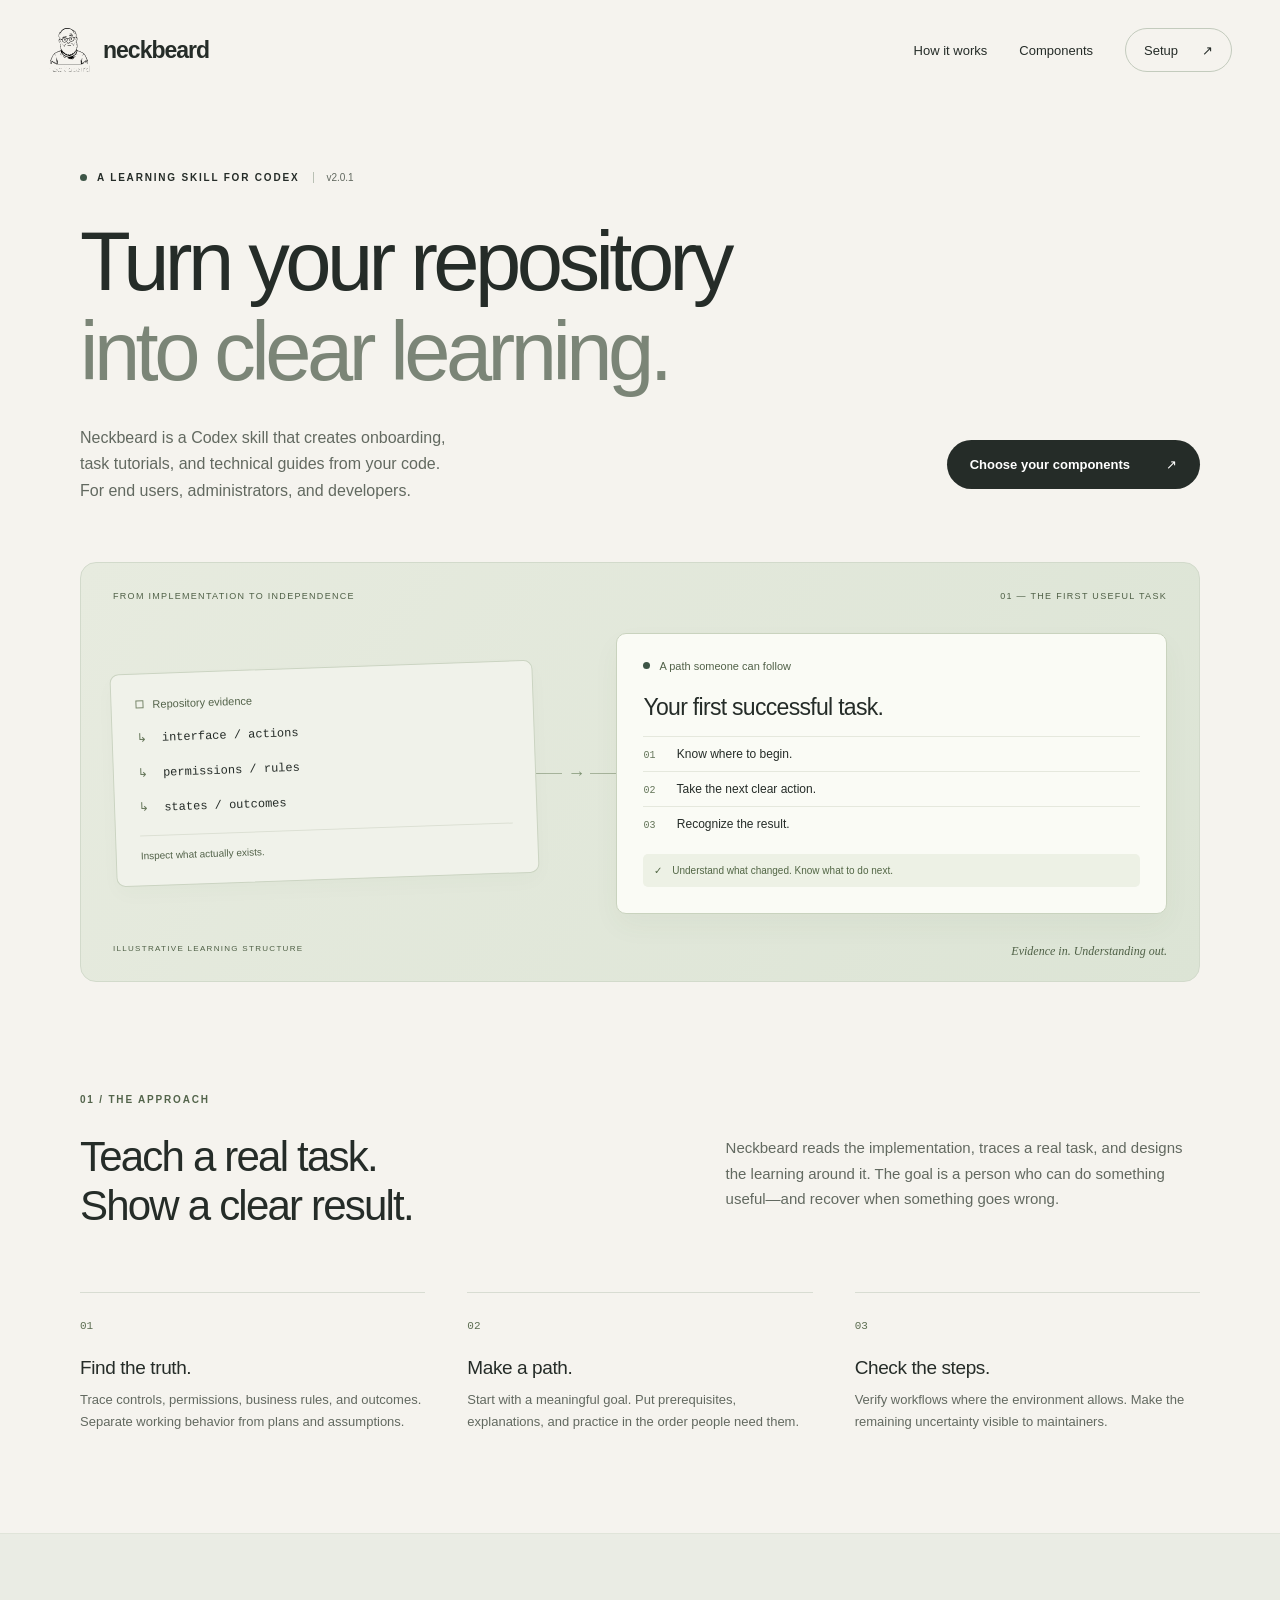
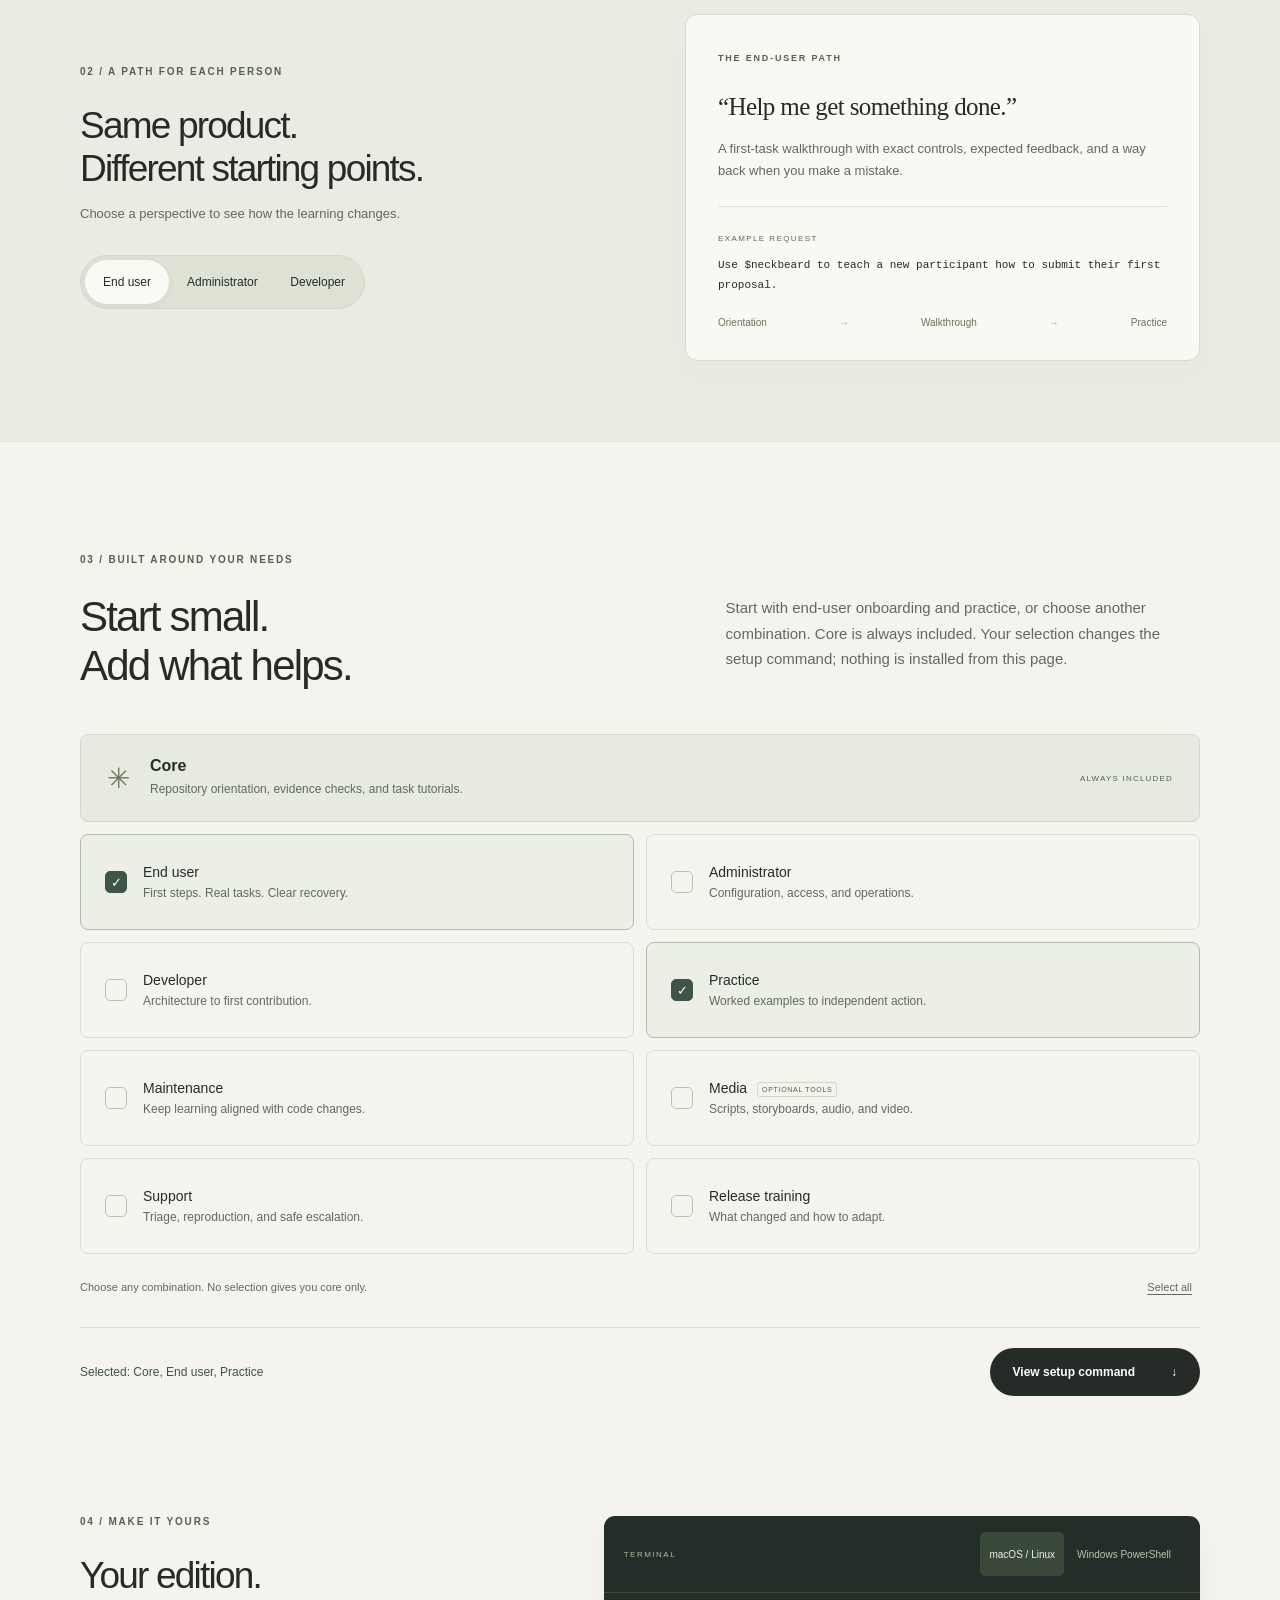
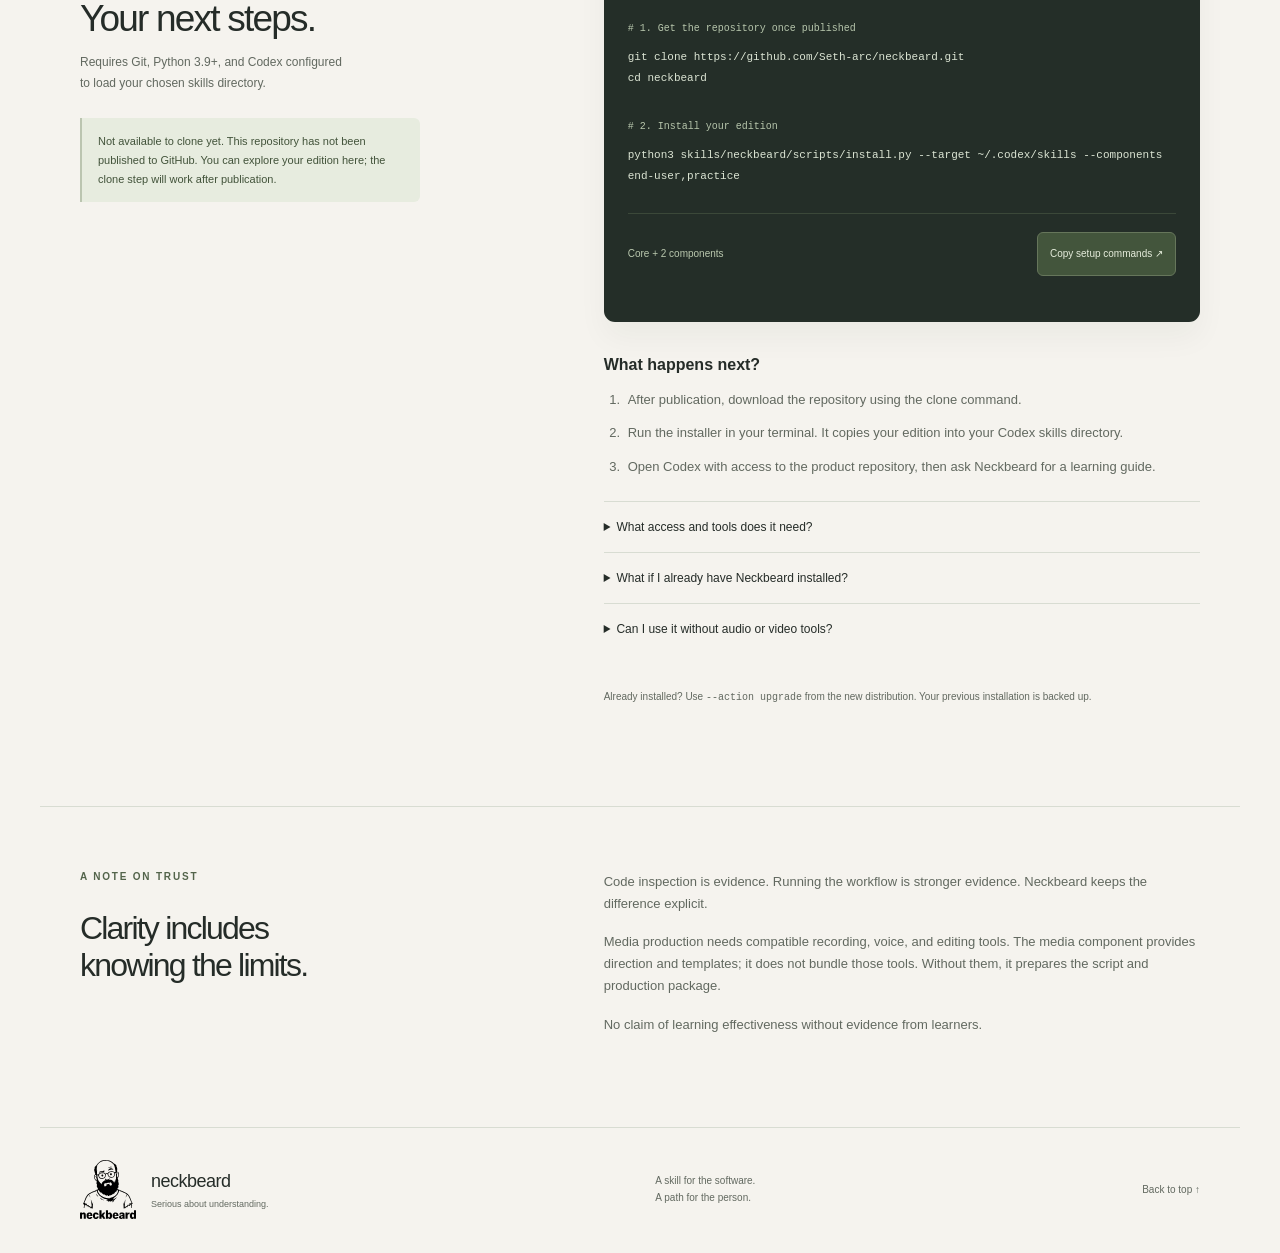
==== docs/index.html @ 7586d226 "(init) repo files upload" ====
<!doctype html>
<html lang="en">
<head><meta charset="utf-8"><meta name="viewport" content="width=device-width,initial-scale=1"><meta name="description" content="Neckbeard: a modular Codex skill for repository-grounded onboarding, tutorials, and technical learning."><meta name="theme-color" content="#f5f3ee"><title>Neckbeard — From code to understanding.</title><link rel="icon" href="assets/neckbeard_logo_light.svg" type="image/svg+xml"><link rel="stylesheet" href="style.css"><script defer src="app.js"></script></head>
<body>
<a class="skip" href="#main">Skip to content</a>
<header><a class="wordmark" href="#" aria-label="Neckbeard home"><img class="header-logo" src="assets/neckbeard_logo_light.svg" alt="" width="42" height="44"> neckbeard</a><nav aria-label="Main navigation"><a href="#approach">How it works</a><a href="#components">Components</a><a href="#install" class="nav-install">Setup <span aria-hidden="true">↗</span></a></nav></header>
<main id="main"><noscript><div class="no-script wrap">JavaScript is off. All overview content and the default installation command remain available. Interactive component selection and audience switching need JavaScript.</div></noscript>
<section class="hero wrap">
<div class="eyebrow"><span class="dot"></span> A LEARNING SKILL FOR CODEX <span class="version">v2.0.1</span></div>
<h1>Turn your repository<br><span>into clear learning.</span></h1>
<div class="hero-bottom"><p>Neckbeard is a Codex skill that creates onboarding,<br class="desktop"> task tutorials, and technical guides from your code.<br class="desktop"> For end users, administrators, and developers.</p><a class="button primary" href="#components">Choose your components <span aria-hidden="true">↗</span></a></div>
<div class="learning-scene" aria-label="Illustration: repository evidence becomes a practical first-task tutorial">
<div class="scene-top"><span>FROM IMPLEMENTATION TO INDEPENDENCE</span><span>01 — THE FIRST USEFUL TASK</span></div>
<div class="source-sheet"><div class="sheet-label"><span class="mini-square"></span> Repository evidence</div><div class="file"><span>↳</span> interface / actions</div><div class="file"><span>↳</span> permissions / rules</div><div class="file"><span>↳</span> states / outcomes</div><div class="evidence-note">Inspect what actually exists.</div></div>
<div class="route" aria-hidden="true"><span></span><b>→</b><span></span></div>
<div class="tutorial-sheet"><div class="sheet-label"><span class="dot"></span> A path someone can follow</div><h2>Your first successful task.</h2><ol><li><span>01</span> Know where to begin.</li><li><span>02</span> Take the next clear action.</li><li><span>03</span> Recognize the result.</li></ol><div class="result"><span aria-hidden="true">✓</span> Understand what changed. Know what to do next.</div></div>
<div class="scene-caption">ILLUSTRATIVE LEARNING STRUCTURE <span>Evidence in. Understanding out.</span></div>
</div>
</section>
<section class="approach wrap" id="approach"><div class="section-kicker">01 / THE APPROACH</div><div class="section-intro"><h2>Teach a real task.<br>Show a clear result.</h2><p>Neckbeard reads the implementation, traces a real task, and designs the learning around it. The goal is a person who can do something useful—and recover when something goes wrong.</p></div><div class="method"><article><span class="number">01</span><h3>Find the truth.</h3><p>Trace controls, permissions, business rules, and outcomes. Separate working behavior from plans and assumptions.</p></article><article><span class="number">02</span><h3>Make a path.</h3><p>Start with a meaningful goal. Put prerequisites, explanations, and practice in the order people need them.</p></article><article><span class="number">03</span><h3>Check the steps.</h3><p>Verify workflows where the environment allows. Make the remaining uncertainty visible to maintainers.</p></article></div></section>
<section class="audiences" id="paths"><div class="wrap audience-inner"><div><div class="section-kicker">02 / A PATH FOR EACH PERSON</div><h2>Same product.<br>Different starting points.</h2><p class="muted">Choose a perspective to see how the learning changes.</p><div class="tabs" role="tablist" aria-label="Learning audience"><button id="tab-user" role="tab" aria-selected="true" aria-controls="path-panel" data-role="user">End user</button><button id="tab-admin" role="tab" aria-selected="false" aria-controls="path-panel" data-role="admin" tabindex="-1">Administrator</button><button id="tab-dev" role="tab" aria-selected="false" aria-controls="path-panel" data-role="dev" tabindex="-1">Developer</button></div><noscript><p>Administrators: configuration, access, and troubleshooting. Developers: architecture, setup, and a first contribution.</p></noscript></div><div id="path-panel" class="path-card" role="tabpanel" aria-labelledby="tab-user" tabindex="0"><span class="overline" id="path-label">THE END-USER PATH</span><h3 id="path-title">“Help me get something done.”</h3><p id="path-description">A first-task walkthrough with exact controls, expected feedback, and a way back when you make a mistake.</p><div class="path-example"><span>EXAMPLE REQUEST</span><p id="path-prompt">Use $neckbeard to teach a new participant how to submit their first proposal.</p></div><div class="path-deliverables" id="path-deliverables">Orientation <span>→</span> Walkthrough <span>→</span> Practice</div></div></div></section>
<section class="wrap components" id="components"><div class="section-kicker">03 / BUILT AROUND YOUR NEEDS</div><div class="section-intro"><h2>Start small.<br>Add what helps.</h2><p>Start with end-user onboarding and practice, or choose another combination. Core is always included. Your selection changes the setup command; nothing is installed from this page.</p></div><div class="core-row"><span class="core-icon">✳</span><div><h3>Core</h3><p>Repository orientation, evidence checks, and task tutorials.</p></div><span class="included">ALWAYS INCLUDED</span></div><fieldset aria-describedby="selection-help"><legend class="sr-only">Optional installation components</legend><div class="component-grid">
<label><input type="checkbox" value="end-user" checked><span class="check" aria-hidden="true"></span><span><strong>End user</strong><small>First steps. Real tasks. Clear recovery.</small></span></label>
<label><input type="checkbox" value="admin"><span class="check" aria-hidden="true"></span><span><strong>Administrator</strong><small>Configuration, access, and operations.</small></span></label>
<label><input type="checkbox" value="developer"><span class="check" aria-hidden="true"></span><span><strong>Developer</strong><small>Architecture to first contribution.</small></span></label>
<label><input type="checkbox" value="practice" checked><span class="check" aria-hidden="true"></span><span><strong>Practice</strong><small>Worked examples to independent action.</small></span></label>
<label><input type="checkbox" value="maintenance"><span class="check" aria-hidden="true"></span><span><strong>Maintenance</strong><small>Keep learning aligned with code changes.</small></span></label>
<label><input type="checkbox" value="media"><span class="check" aria-hidden="true"></span><span><strong>Media <em>OPTIONAL TOOLS</em></strong><small>Scripts, storyboards, audio, and video.</small></span></label>
<label><input type="checkbox" value="support"><span class="check" aria-hidden="true"></span><span><strong>Support</strong><small>Triage, reproduction, and safe escalation.</small></span></label>
<label><input type="checkbox" value="release-training"><span class="check" aria-hidden="true"></span><span><strong>Release training</strong><small>What changed and how to adapt.</small></span></label>
</div></fieldset><p class="component-hint" id="selection-help">Choose any combination. No selection gives you core only. <button class="text-button" id="select-all">Select all</button></p><div class="selection-bar"><p id="selection-summary" role="status">Selected: Core, End user, Practice</p><a class="button primary" href="#install">View setup command <span aria-hidden="true">↓</span></a></div></section>
<section class="wrap install" id="install"><div class="install-heading"><div class="section-kicker">04 / MAKE IT YOURS</div><h2>Your edition.<br>Your next steps.</h2><p>Requires Git, Python 3.9+, and Codex configured<br class="desktop"> to load your chosen skills directory.</p><p class="publication-note">Not available to clone yet. This repository has not been published to GitHub. You can explore your edition here; the clone step will work after publication.</p></div><div class="terminal"><div class="terminal-head"><span>TERMINAL</span><div class="platforms" aria-label="Command platform"><button aria-pressed="true" data-platform="unix">macOS / Linux</button><button aria-pressed="false" data-platform="windows">Windows PowerShell</button></div></div><div class="terminal-body"><span class="code-comment"># 1. Get the repository once published</span><pre><code>git clone https://github.com/Seth-arc/neckbeard.git
cd neckbeard</code></pre><span class="code-comment"># 2. Install your edition</span><pre><code id="install-command">python3 skills/neckbeard/scripts/install.py --target ~/.codex/skills --components end-user,practice</code></pre><div class="terminal-bottom"><span id="edition" aria-live="polite">Core + 2 components</span><button id="copy-command">Copy setup commands <span aria-hidden="true">↗</span></button></div><p id="copy-status" role="status"></p></div></div><div class="install-guide"><h3>What happens next?</h3><ol><li>After publication, download the repository using the clone command.</li><li>Run the installer in your terminal. It copies your edition into your Codex skills directory.</li><li>Open Codex with access to the product repository, then ask Neckbeard for a learning guide.</li></ol><details><summary>What access and tools does it need?</summary><p>Neckbeard inspects files you make available to Codex. A running application helps verify interface workflows. Voice generation, screen recording, and editing require separate compatible tools; those services may have their own costs and permissions.</p></details><details><summary>What if I already have Neckbeard installed?</summary><p>Run the new distribution’s installer with --action upgrade. It backs up the previous installation, preserves the selected edition and organization configuration, and refuses changes to other managed files. Use --action uninstall for a reversible removal.</p></details><details><summary>Can I use it without audio or video tools?</summary><p>Yes. Written guides, tutorial scripts, and storyboards do not require media production tools. Finished recordings depend on the tools available to Codex.</p></details></div><p class="install-footnote">Already installed? Use <code>--action upgrade</code> from the new distribution. Your previous installation is backed up.</p></section>
<section class="wrap honest"><div><div class="section-kicker">A NOTE ON TRUST</div><h2>Clarity includes<br>knowing the limits.</h2></div><div><p>Code inspection is evidence. Running the workflow is stronger evidence. Neckbeard keeps the difference explicit.</p><p>Media production needs compatible recording, voice, and editing tools. The media component provides direction and templates; it does not bundle those tools. Without them, it prepares the script and production package.</p><p>No claim of learning effectiveness without evidence from learners.</p></div></section>
</main><footer class="wrap"><div class="footer-brand"><img src="assets/neckbeard_logo_dark.svg" alt="Neckbeard mascot" width="56" height="59"><span>neckbeard<small>Serious about understanding.</small></span></div><span>A skill for the software.<br>A path for the person.</span><a href="#main">Back to top ↑</a></footer>
</body></html>
---- docs/style.css ----
:root{--paper:#f5f3ee;--ink:#252c28;--muted:#626960;--line:#d8dcd2;--sage:#dce3d6;--green:#3d5546;--spring:cubic-bezier(.22,1.12,.36,1)}*{box-sizing:border-box}html{scroll-behavior:smooth;scroll-padding-top:100px}body{margin:0;background:var(--paper);color:var(--ink);font-family:Inter,-apple-system,BlinkMacSystemFont,"Segoe UI",sans-serif;font-size:16px;-webkit-font-smoothing:antialiased}a{color:inherit;text-decoration:none}button,input{font:inherit}button,a,input{-webkit-tap-highlight-color:transparent}button{cursor:pointer}a:focus-visible,button:focus-visible,input:focus-visible,.path-card:focus-visible{outline:3px solid #54735e;outline-offset:5px}button{color:inherit}.wrap{max-width:1200px;margin:auto;padding-left:40px;padding-right:40px}header{height:100px;max-width:1360px;margin:auto;padding:0 48px;display:flex;align-items:center;justify-content:space-between}.wordmark{font-size:23px;letter-spacing:-1px;font-weight:650;display:flex;align-items:center;gap:12px}.brand-mark{border:1px solid #bfc9ba;border-radius:10px;width:36px;height:36px;display:grid;place-items:center;background:#e5e9df;font:italic 27px Georgia,serif}nav{display:flex;gap:32px;align-items:center;font-size:13px}nav a{padding:10px 0}nav a:hover{color:var(--green)}nav .nav-install{border:1px solid #c3cbbd;border-radius:25px;padding:10px 18px;display:flex;gap:24px}.hero{padding-top:72px}.eyebrow,.section-kicker,.overline{font-size:10px;font-weight:650;letter-spacing:1.8px}.eyebrow{display:flex;align-items:center;gap:10px}.dot{display:inline-block;width:7px;height:7px;background:var(--green);border-radius:50%;flex-shrink:0}.version{letter-spacing:0;font-weight:400;color:var(--muted);border-left:1px solid #b9c0b4;padding-left:12px;margin-left:4px}h1{font-weight:450;font-size:clamp(64px,7.3vw,104px);line-height:1.035;letter-spacing:-6px;margin:34px 0 28px}h1>span{color:#7b8577}.hero-bottom{display:flex;justify-content:space-between;align-items:end;margin-bottom:58px}.hero-bottom p{margin:0;color:var(--muted);line-height:1.65;font-size:17px}.button{display:inline-flex;align-items:center;gap:36px;padding:17px 23px;border-radius:30px;font-size:13px;font-weight:550;transition:transform .4s var(--spring),box-shadow .4s}.button:hover{transform:translateY(-3px);box-shadow:0 8px 18px #283d2918}.button:active{transform:scale(.97)}.primary{background:var(--ink);color:#fff}.learning-scene{position:relative;border:1px solid #d2dacb;background:linear-gradient(125deg,#e7ebdf,#dce4d5);border-radius:16px;padding:28px 32px 22px;display:grid;grid-template-columns:1fr 80px 1.3fr;align-items:center;min-height:380px;overflow:hidden}.scene-top,.scene-caption{grid-column:1/-1;display:flex;justify-content:space-between;color:#697461;font-size:9px;letter-spacing:1.3px}.scene-top{align-self:start;margin-bottom:32px}.source-sheet{background:#f0f2ea;border:1px solid #cbd4c2;border-radius:9px;padding:24px;box-shadow:0 8px 20px #394c2e06;transform:rotate(-2deg);transition:transform .65s var(--spring)}.learning-scene:hover .source-sheet{transform:rotate(0)}.sheet-label{display:flex;align-items:center;gap:9px;font-size:11px;color:#58624f}.mini-square{width:8px;height:8px;border:1px solid #78876b}.file{padding-top:20px;font:12px ui-monospace,SFMono-Regular,Consolas,monospace}.file span{color:#99a88c;padding-right:8px}.evidence-note{font-size:10px;color:#7c8575;margin-top:20px;padding-top:14px;border-top:1px solid #dce0d4}.route{display:flex;align-items:center;gap:5px;color:#819576}.route span{height:1px;background:#a6b39b;flex:1}.route b{font-size:18px;font-weight:400}.tutorial-sheet{padding:26px;background:#fafbf5;border:1px solid #c9d3be;border-radius:10px;box-shadow:0 12px 28px #4156320b;transition:transform .65s var(--spring)}.learning-scene:hover .tutorial-sheet{transform:translateY(-3px)}.tutorial-sheet h2{font-size:23px;letter-spacing:-.7px;margin:22px 0 16px;font-weight:500}.tutorial-sheet ol{list-style:none;padding:0;margin:0}.tutorial-sheet li{font-size:12px;padding:10px 0;border-top:1px solid #e5e8dd}.tutorial-sheet li span{font:10px ui-monospace,monospace;color:#8b9781;margin-right:18px}.result{margin-top:13px;background:#edf1e5;padding:11px;border-radius:5px;font-size:10px;color:#526645}.result span{margin-right:7px}.scene-caption{margin-top:30px;align-self:end;font-size:8px}.scene-caption span{letter-spacing:0;font:italic 12px Georgia,serif}.approach,.components{padding-top:112px;padding-bottom:100px}.section-kicker{color:#737e6c;margin-bottom:28px}.section-intro{display:grid;grid-template-columns:1.15fr 1fr;gap:100px;align-items:start}h2{font-size:42px;line-height:1.15;font-weight:450;letter-spacing:-1.8px;margin:0}p{line-height:1.7}.section-intro>p{margin:2px 0;color:var(--muted);font-size:15px}.method{display:grid;grid-template-columns:repeat(3,1fr);gap:42px;margin-top:62px}.method article{border-top:1px solid var(--line);padding-top:22px}.number{font:11px ui-monospace,monospace;color:#86907c}.method h3{font-size:19px;font-weight:500;letter-spacing:-.4px;margin:24px 0 10px}.method p{font-size:13px;color:var(--muted);margin:0}.audiences{background:#eaece4;border-top:1px solid #e0e4d9;border-bottom:1px solid #e0e4d9;padding:80px 0}.audience-inner{display:grid;grid-template-columns:1fr 1fr;gap:90px;align-items:center}.audience-inner h2{font-size:37px}.muted{color:var(--muted);font-size:13px}.tabs{display:flex;gap:4px;background:#dde2d5;border:1px solid #d2d9c9;padding:4px;border-radius:30px;width:fit-content;margin-top:30px}.tabs button{border:0;background:none;padding:11px 14px;border-radius:24px;font-size:12px;transition:background .2s,box-shadow .3s,transform .35s var(--spring)}.tabs button[aria-selected=true]{background:#f9faf4;box-shadow:0 2px 6px #34402d10}.tabs button:active{transform:scale(.95)}.path-card{padding:32px;background:#f8f9f2;border:1px solid #d4dccb;border-radius:12px;box-shadow:0 12px 24px #44563606}.overline{font-size:9px;color:#7b866f}.path-card h3{font:25px Georgia,serif;letter-spacing:-.6px;line-height:1.3;margin:26px 0 14px}.path-card>p{font-size:13px;color:var(--muted)}.path-example{border-top:1px solid #dce2d3;margin-top:24px;padding-top:20px}.path-example>span{font-size:8px;letter-spacing:1.4px;color:#86907c}.path-example p{font:11px/1.8 ui-monospace,monospace;margin-bottom:22px}.path-deliverables{display:flex;justify-content:space-between;gap:8px;font-size:10px;color:#66755b}.path-deliverables span{color:#a1ac97}.path-card.changed{animation:settle .45s var(--spring)}@keyframes settle{from{transform:translateY(7px);opacity:.6}to{transform:translateY(0);opacity:1}}.core-row{margin-top:44px;display:flex;align-items:center;gap:20px;background:#e7ebdf;border:1px solid #d0d8c6;border-radius:8px;padding:22px 26px}.core-icon{font-size:28px;color:#66795a}.core-row h3{font-size:16px;font-weight:550;margin:0}.core-row p{font-size:12px;color:var(--muted);margin:4px 0 0}.included{margin-left:auto;font-size:8px;letter-spacing:1.2px;color:#748069}fieldset{border:0;padding:0;margin:12px 0 0}.component-grid{display:grid;grid-template-columns:1fr 1fr;gap:12px}.component-grid label{position:relative;display:flex;align-items:center;gap:16px;padding:24px;border:1px solid #d9ddd1;border-radius:8px;cursor:pointer;transition:background .25s,border-color .25s,transform .4s var(--spring)}.component-grid label:hover{transform:translateY(-2px);border-color:#99aa8b}.component-grid label:has(input:checked){background:#ecefe5;border-color:#b0bda4}.component-grid input{position:absolute;opacity:0;width:22px;height:22px;left:23px}.component-grid label:has(input:focus-visible){outline:3px solid #54735e;outline-offset:3px}.check{width:20px;height:20px;border:1px solid #bac5b0;border-radius:5px;display:grid;place-items:center;flex-shrink:0}.component-grid input:checked+.check{background:var(--green);border-color:var(--green);color:white}.component-grid input:checked+.check:after{content:'✓';font-size:13px}.component-grid strong{display:block;font-size:14px;font-weight:500}.component-grid small{display:block;font-size:12px;color:var(--muted);margin-top:6px}.component-grid em{font-style:normal;font-size:7px;letter-spacing:.7px;border:1px solid #d2d8c9;border-radius:3px;padding:3px 4px;margin-left:6px;vertical-align:middle}.component-hint{font-size:11px;color:var(--muted);display:flex;justify-content:space-between}.text-button{font-size:11px;border:0;background:none;text-decoration:underline;text-underline-offset:3px;padding:3px}.install{display:grid;grid-template-columns:1fr 1.3fr;gap:34px 65px;padding-bottom:100px}.install h2{font-size:37px}.install-heading>p{font-size:12px;color:var(--muted)}.publication-note{border-left:2px solid #bbc5b0;padding-left:14px;max-width:340px;font-size:11px!important;margin-top:25px}.terminal{background:#242e28;border-radius:11px;overflow:hidden;color:#dce5d4;align-self:center;box-shadow:0 16px 30px #2035220b}.terminal-head{display:flex;justify-content:space-between;align-items:center;padding:16px 20px;border-bottom:1px solid #3e493d}.terminal-head>span{font-size:8px;letter-spacing:1.5px;color:#8f9e86}.platforms{display:flex;gap:4px}.platforms button{font-size:9px;background:none;border:0;color:#9ba892;padding:7px 9px;border-radius:5px}.platforms button[aria-pressed=true]{color:#edf1e6;background:#3b493a}.terminal-body{padding:24px}.code-comment{font:10px ui-monospace,monospace;color:#8f9f85}pre{white-space:pre-wrap;overflow-wrap:anywhere;font:11px/1.9 ui-monospace,SFMono-Regular,Consolas,monospace;margin:12px 0 26px}code{font-family:ui-monospace,SFMono-Regular,Consolas,monospace}.terminal-bottom{display:flex;justify-content:space-between;align-items:center;border-top:1px solid #3b4839;padding-top:18px;font-size:10px;color:#9aaa8f}.terminal-bottom button{border:1px solid #66765b;background:#43553c;color:#e6eddc;border-radius:6px;padding:9px 12px;font-size:10px;transition:transform .3s var(--spring)}.terminal-bottom button:active{transform:scale(.96)}#copy-status{font-size:10px;margin:5px 0 0;min-height:17px;color:#c4d1b9}.install-footnote{grid-column:2;font-size:10px;color:var(--muted);margin:-16px 0 0}.honest{border-top:1px solid var(--line);padding-top:64px;padding-bottom:75px;display:grid;grid-template-columns:1fr 1.3fr;gap:65px}.honest h2{font-size:32px}.honest p{font-size:13px;color:var(--muted);margin:0 0 16px}footer{border-top:1px solid var(--line);padding-top:32px!important;padding-bottom:35px!important;display:flex;align-items:center;justify-content:space-between;color:var(--muted);font-size:10px;line-height:1.7}.footer-brand{display:flex;align-items:center;gap:10px}.footer-brand>span{color:var(--ink);font-size:18px;letter-spacing:-.5px}.footer-brand small{display:block;font-size:9px;letter-spacing:0;color:var(--muted)}.footer-brand img{object-fit:contain;mix-blend-mode:multiply}.sr-only{position:absolute;width:1px;height:1px;overflow:hidden;clip:rect(0,0,0,0)}.skip{position:absolute;left:20px;top:-80px;padding:15px;background:white;z-index:20}.skip:focus{top:15px}@media(max-width:800px){.wrap{padding-left:24px;padding-right:24px}header{padding:0 24px;height:80px}nav{gap:20px}nav>a:first-child{display:none}.hero{padding-top:45px}h1{font-size:70px;letter-spacing:-4px}.hero-bottom{align-items:start;gap:24px}.hero-bottom p{font-size:14px}.button{padding:15px 18px;gap:18px;white-space:nowrap}.learning-scene{padding:22px;grid-template-columns:1fr 35px 1.2fr}.source-sheet,.tutorial-sheet{padding:17px}.scene-top{font-size:7px}.scene-top span:last-child{display:none}.file{font-size:9px}.tutorial-sheet h2{font-size:19px}.tutorial-sheet li{font-size:10px}.result{font-size:9px}.section-intro,.audience-inner{gap:35px}.section-intro h2{font-size:34px}.method{gap:24px}.audience-inner{grid-template-columns:1fr}.audience-inner>div:first-child{max-width:500px}.tabs{margin-top:20px}.install{grid-template-columns:1fr;gap:30px}.install-footnote{grid-column:1;margin:0}.install-heading>p{max-width:500px}.publication-note{max-width:500px}.honest{gap:35px}.component-grid label{padding:20px}.component-grid small{font-size:11px}.included{font-size:7px}.core-row{padding:20px}.footer-brand img{width:65px}}@media(max-width:520px){header nav>a:nth-child(2){display:none}.wordmark{font-size:20px}.hero{padding-top:35px}h1{font-size:54px;letter-spacing:-3px;margin-top:27px}.eyebrow{font-size:8px;letter-spacing:1.1px}.hero-bottom{flex-direction:column;margin-bottom:35px;gap:23px}.hero-bottom p{font-size:15px}.learning-scene{display:flex;flex-direction:column;align-items:stretch;padding:22px;gap:16px}.scene-top{margin-bottom:2px;font-size:7px}.source-sheet{transform:none;padding:16px}.file{display:inline-block;font-size:8px;padding:14px 6px 0 0}.evidence-note{display:none}.route{height:16px;transform:rotate(90deg);width:25px;align-self:center}.tutorial-sheet{padding:20px}.tutorial-sheet h2{font-size:22px;margin:15px 0}.tutorial-sheet li{font-size:12px}.result{font-size:9px}.scene-caption{margin:0;font-size:6px}.scene-caption span{font-size:10px}.approach,.components{padding-top:70px;padding-bottom:65px}.section-intro{grid-template-columns:1fr;gap:22px}.section-intro h2,h2{font-size:33px}.section-intro>p{font-size:14px}.method{grid-template-columns:1fr;margin-top:35px;gap:25px}.method article{padding-top:16px}.method h3{margin:12px 0 7px}.audiences{padding:55px 0}.audience-inner h2{font-size:32px}.path-card{padding:25px}.tabs button{font-size:11px;padding:10px 12px}.core-row{gap:12px;flex-wrap:wrap}.core-row p{font-size:11px}.included{margin-left:39px}.component-grid{grid-template-columns:1fr}.component-grid label{padding:20px}.component-hint{font-size:10px;gap:15px;align-items:start}.text-button{white-space:nowrap;font-size:10px}.install{padding-bottom:60px}.install h2{font-size:33px}.terminal-head{padding:13px}.terminal-body{padding:20px}pre{font-size:10px}.honest{grid-template-columns:1fr;padding-top:50px;padding-bottom:40px;gap:26px}.honest h2{font-size:30px}footer{gap:20px;flex-wrap:wrap}footer>span{display:none}.desktop{display:none}}@media(prefers-reduced-motion:reduce){html{scroll-behavior:auto}*,*:before,*:after{animation:none!important;transition:none!important}.learning-scene:hover .source-sheet,.learning-scene:hover .tutorial-sheet,.component-grid label:hover,.button:hover{transform:none}}
/* Clarity and touch: these controls remain explicit at every viewport size. */
.hero h1{font-size:clamp(46px,6.5vw,88px);letter-spacing:-.055em;line-height:1.08}.hero-bottom{align-items:center}.hero-bottom p{max-width:610px;font-size:16px}.hero .button{min-height:48px}.section-kicker,.overline{color:#53644b}.scene-top,.scene-caption{color:#4f6046}.sheet-label,.evidence-note{color:#526249}.file span,.tutorial-sheet li span{color:#65765a}.number,.path-example>span{color:#5d6e52}.included{color:#526249}.component-grid em{color:#516048}.tabs button,.platforms button{min-height:44px}.tabs button{min-width:84px}.component-grid label{min-height:96px}.check{width:22px;height:22px}.text-button{min-height:44px;padding:10px 8px}.component-hint{align-items:center}.selection-bar{display:flex;align-items:center;justify-content:space-between;gap:20px;margin-top:18px;padding:20px 0;border-top:1px solid var(--line)}.selection-bar p{font-size:12px;color:var(--green);margin:0;max-width:60%}.selection-bar .button{font-size:12px;min-height:46px}.install-guide{grid-column:2;font-size:13px}.install-guide h3{font-weight:550;font-size:16px;margin:0 0 14px}.install-guide ol{padding-left:20px;color:var(--muted);line-height:1.8}.install-guide li{padding:0 0 10px 4px}.install-guide details{border-top:1px solid var(--line)}.install-guide summary{padding:16px 24px 16px 0;cursor:pointer;font-size:12px;line-height:1.5;min-height:48px}.install-guide details p{color:var(--muted);font-size:12px;margin:0 0 18px}.install-guide summary:focus-visible{outline:3px solid #54735e;outline-offset:3px}.install-footnote{margin:0}.platforms button{font-size:10px;color:#b7c6ab}.terminal-head>span{color:#aebfa1}.code-comment{color:#b7c6ac}.terminal-bottom{color:#bac8ae}.terminal-bottom button{min-height:44px}.publication-note{color:#42533a!important;background:#e7ecdf;border-radius:0 6px 6px 0;padding:14px 16px;line-height:1.7}.no-script{padding-top:18px;padding-bottom:18px;background:#e7ecdf;font-size:13px}.tabs{overflow-x:auto;max-width:100%}.path-card{min-height:345px}.path-deliverables{flex-wrap:wrap}.brand-mark{font-style:normal}header a{min-height:44px;display:inline-flex;align-items:center}footer a{min-height:44px;display:flex;align-items:center}.learning-scene:hover .source-sheet{transform:rotate(-2deg)}.learning-scene:hover .tutorial-sheet{transform:none}@media(hover:none){.button:hover,.component-grid label:hover{transform:none;box-shadow:none}}@media(max-width:800px){.install-guide{grid-column:1}.hero-bottom{align-items:flex-start}.path-card{min-height:325px}}@media(max-width:520px){header{padding:0 20px}.wrap{padding-left:20px;padding-right:20px}.hero h1{font-size:clamp(39px,9.9vw,52px)}.hero-bottom p{font-size:15px}.hero-bottom .button{width:100%;justify-content:space-between}.selection-bar{align-items:stretch;flex-direction:column;gap:16px}.selection-bar p{max-width:100%;font-size:12px}.selection-bar .button{justify-content:space-between}.tabs{width:100%;display:grid;grid-template-columns:repeat(3,1fr)}.tabs button{padding:8px 6px;min-width:0;font-size:11px}.terminal-head{align-items:center;gap:8px}.platforms button{font-size:9px;padding:8px}.terminal-body{padding:18px}.terminal-bottom{gap:12px}.terminal-bottom button{font-size:10px}.component-hint{align-items:start}.component-hint .text-button{margin-top:-8px}.section-kicker{font-size:9px}.core-row .included{margin-left:42px}.path-card h3{font-size:23px}.path-card{min-height:340px}}

/* Original supplied logo artwork; preserve proportions and clear space. */
.header-logo{width:42px;height:44px;object-fit:contain;flex-shrink:0}.wordmark{gap:13px}.footer-brand img{width:56px;height:59px;object-fit:contain;mix-blend-mode:normal}.footer-brand{gap:15px}@media(max-width:520px){.header-logo{width:36px;height:38px}.wordmark{gap:10px}.footer-brand img{width:48px;height:51px}}
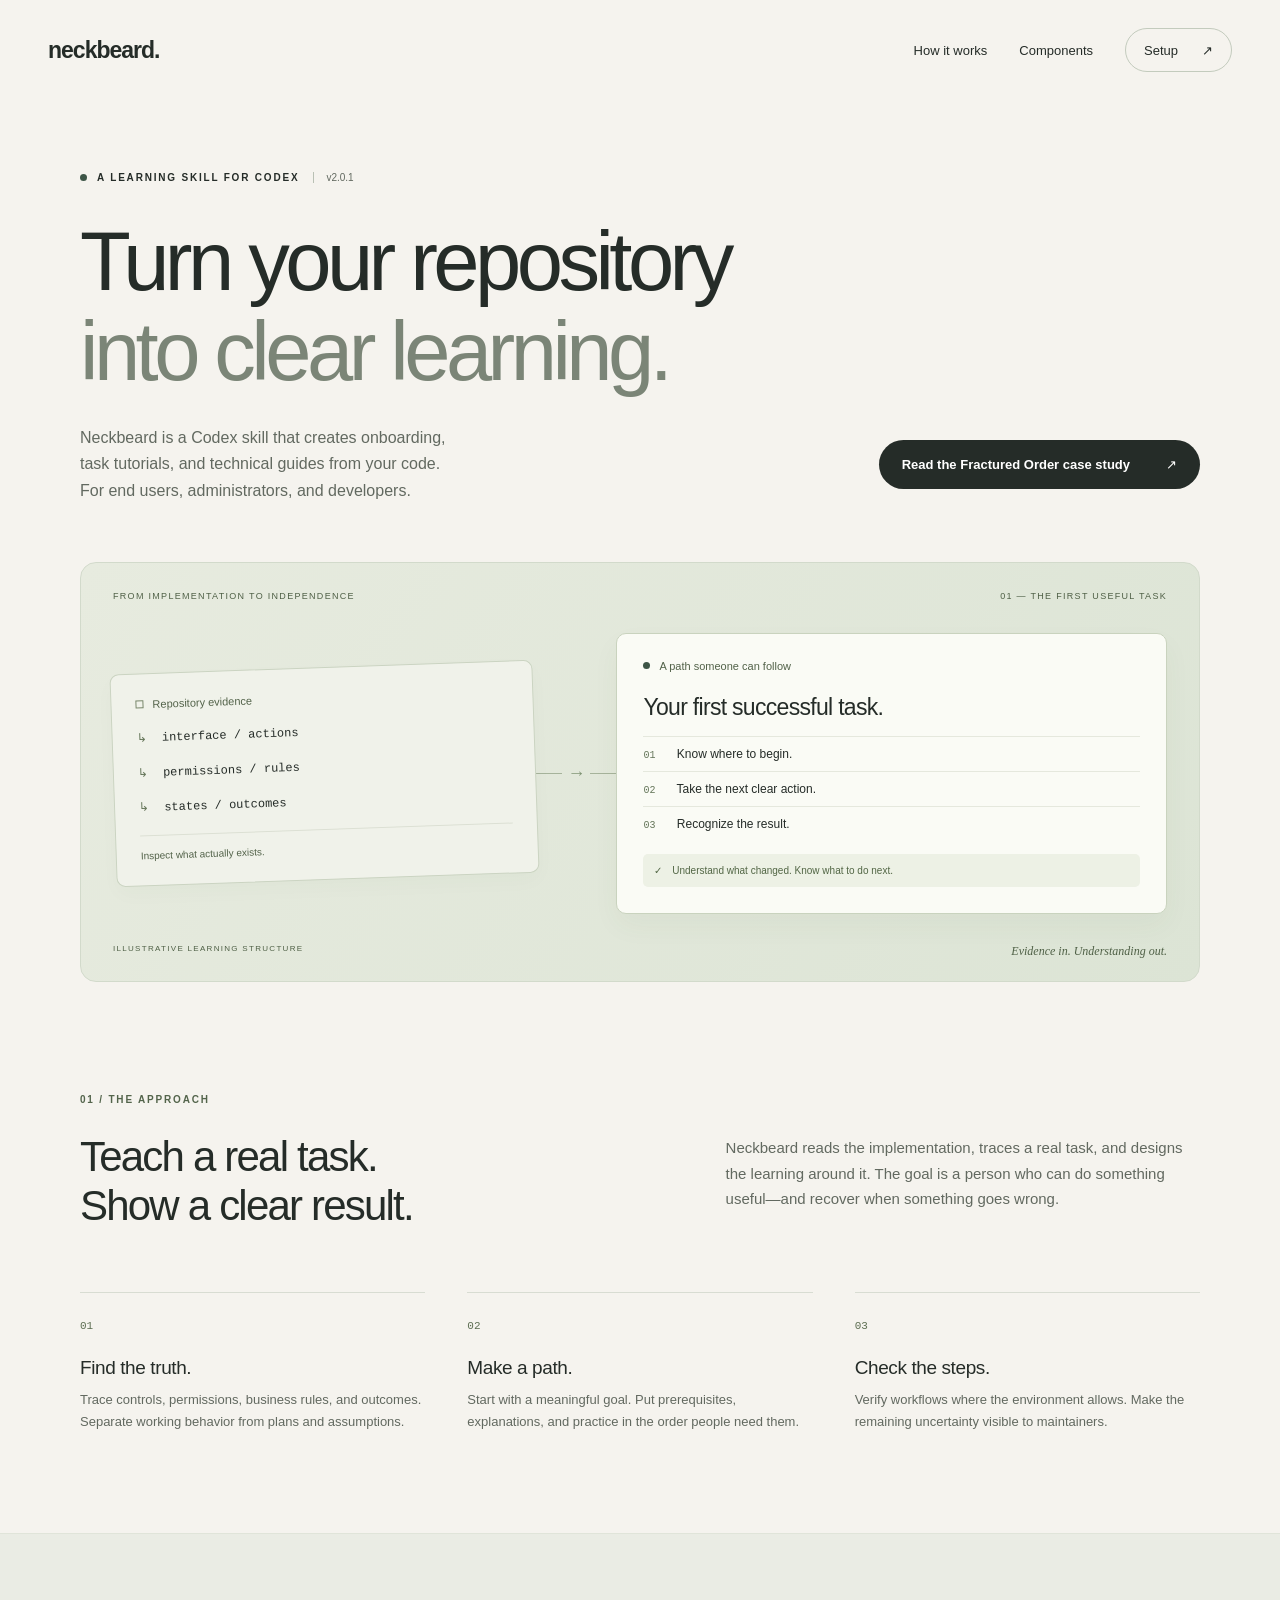
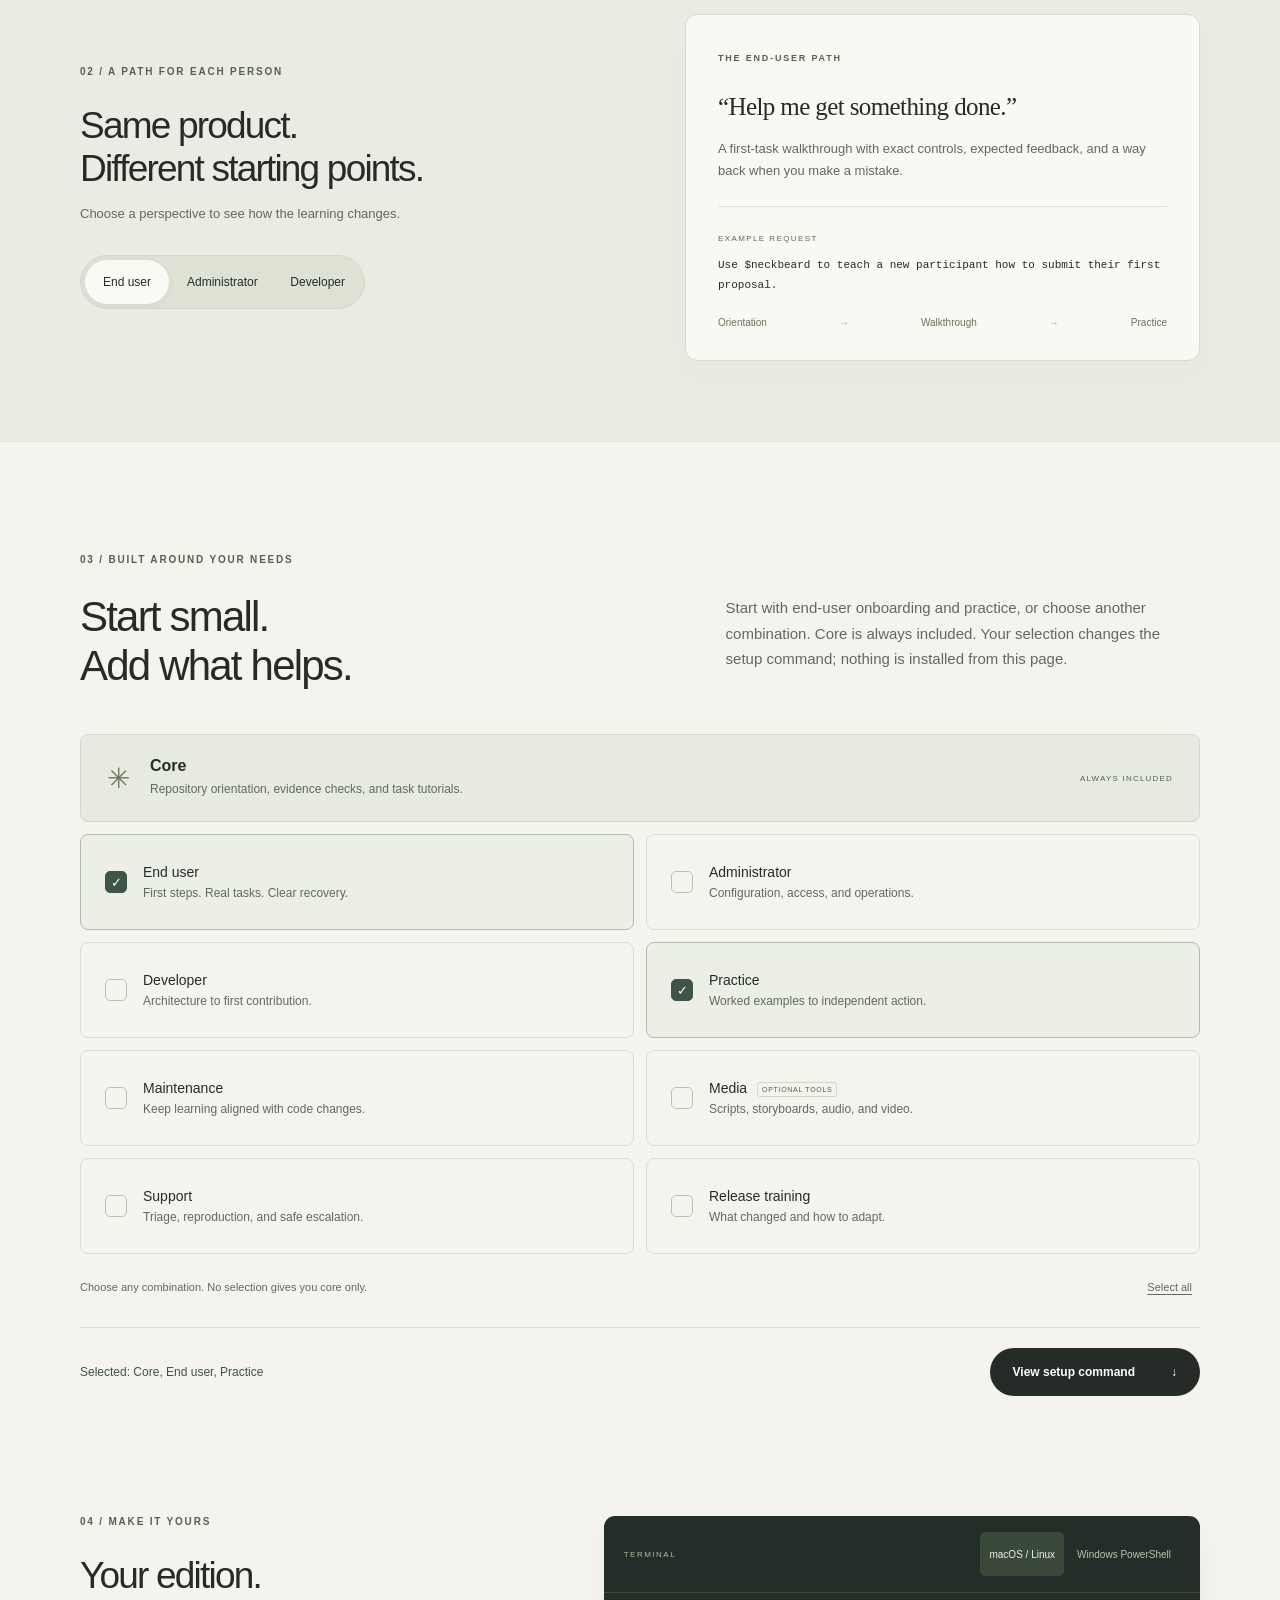
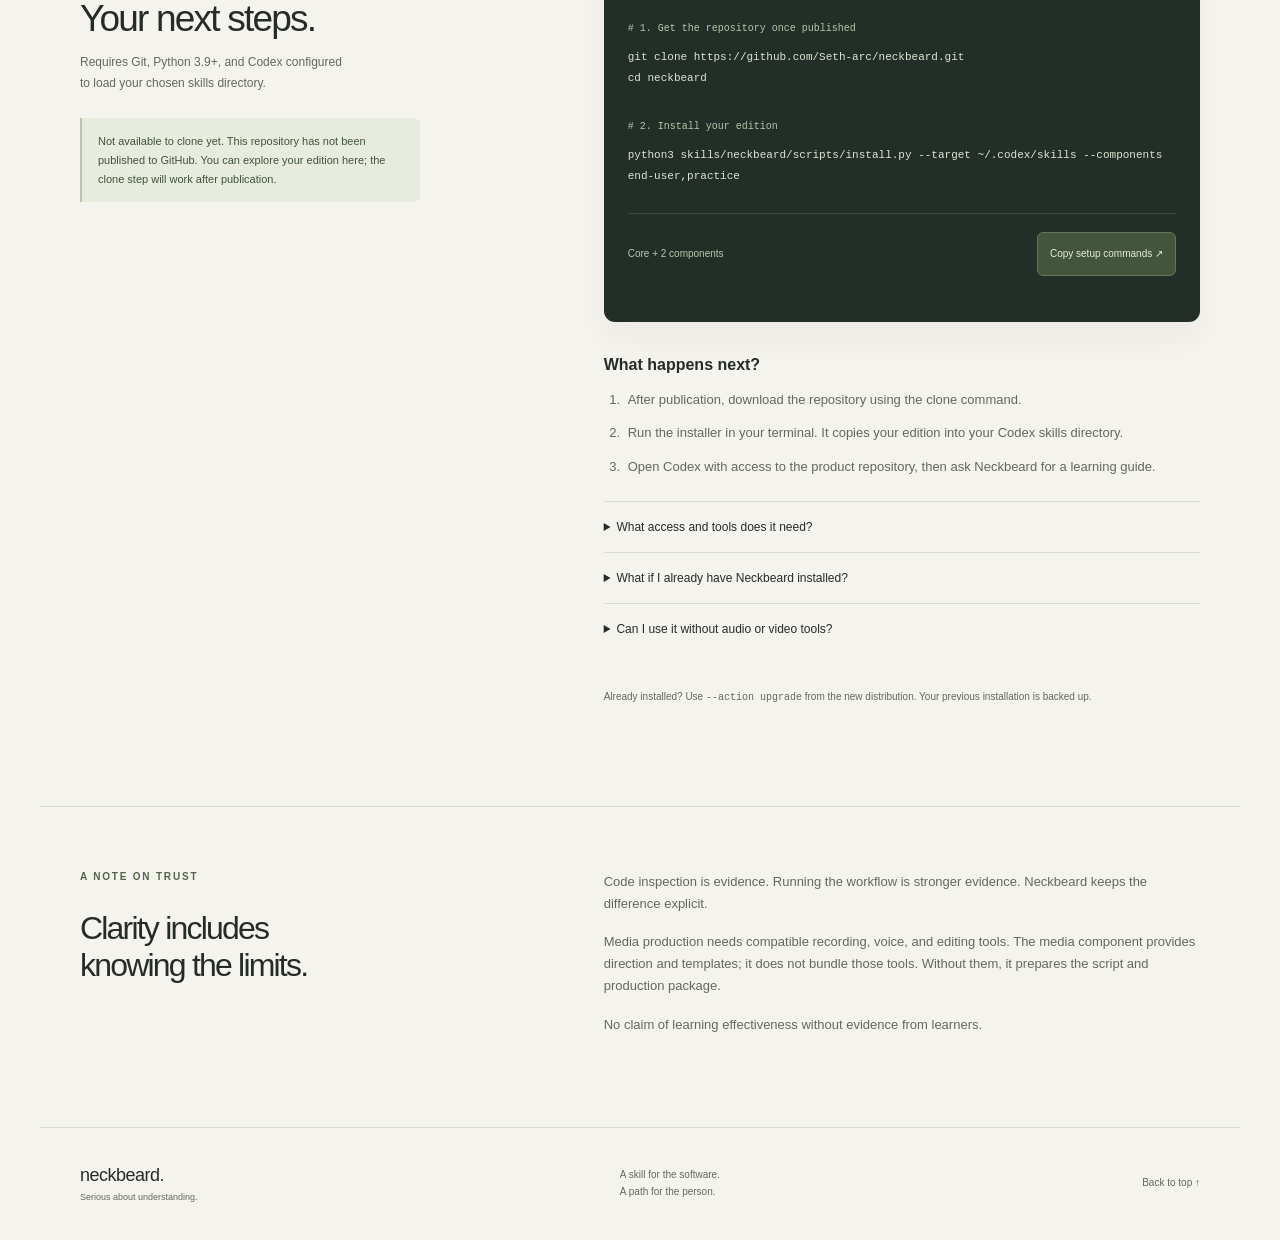
==== commit 728ff223: "(feat) update and case study" ====
--- a/docs/index.html
+++ b/docs/index.html
@@ -3,12 +3,12 @@
 <head><meta charset="utf-8"><meta name="viewport" content="width=device-width,initial-scale=1"><meta name="description" content="Neckbeard: a modular Codex skill for repository-grounded onboarding, tutorials, and technical learning."><meta name="theme-color" content="#f5f3ee"><title>Neckbeard — From code to understanding.</title><link rel="icon" href="assets/neckbeard_logo_light.svg" type="image/svg+xml"><link rel="stylesheet" href="style.css"><script defer src="app.js"></script></head>
 <body>
 <a class="skip" href="#main">Skip to content</a>
-<header><a class="wordmark" href="#" aria-label="Neckbeard home"><img class="header-logo" src="assets/neckbeard_logo_light.svg" alt="" width="42" height="44"> neckbeard</a><nav aria-label="Main navigation"><a href="#approach">How it works</a><a href="#components">Components</a><a href="#install" class="nav-install">Setup <span aria-hidden="true">↗</span></a></nav></header>
+<header><span class="wordmark">neckbeard.</span><nav aria-label="Main navigation"><a href="#approach">How it works</a><a href="#components">Components</a><a href="#install" class="nav-install">Setup <span aria-hidden="true">↗</span></a></nav></header>
 <main id="main"><noscript><div class="no-script wrap">JavaScript is off. All overview content and the default installation command remain available. Interactive component selection and audience switching need JavaScript.</div></noscript>
 <section class="hero wrap">
 <div class="eyebrow"><span class="dot"></span> A LEARNING SKILL FOR CODEX <span class="version">v2.0.1</span></div>
 <h1>Turn your repository<br><span>into clear learning.</span></h1>
-<div class="hero-bottom"><p>Neckbeard is a Codex skill that creates onboarding,<br class="desktop"> task tutorials, and technical guides from your code.<br class="desktop"> For end users, administrators, and developers.</p><a class="button primary" href="#components">Choose your components <span aria-hidden="true">↗</span></a></div>
+<div class="hero-bottom"><p>Neckbeard is a Codex skill that creates onboarding,<br class="desktop"> task tutorials, and technical guides from your code.<br class="desktop"> For end users, administrators, and developers.</p><a class="button primary" href="case-studies/fractured-order/">Read the Fractured Order case study <span aria-hidden="true">↗</span></a></div>
 <div class="learning-scene" aria-label="Illustration: repository evidence becomes a practical first-task tutorial">
 <div class="scene-top"><span>FROM IMPLEMENTATION TO INDEPENDENCE</span><span>01 — THE FIRST USEFUL TASK</span></div>
 <div class="source-sheet"><div class="sheet-label"><span class="mini-square"></span> Repository evidence</div><div class="file"><span>↳</span> interface / actions</div><div class="file"><span>↳</span> permissions / rules</div><div class="file"><span>↳</span> states / outcomes</div><div class="evidence-note">Inspect what actually exists.</div></div>
@@ -32,5 +32,5 @@
 <section class="wrap install" id="install"><div class="install-heading"><div class="section-kicker">04 / MAKE IT YOURS</div><h2>Your edition.<br>Your next steps.</h2><p>Requires Git, Python 3.9+, and Codex configured<br class="desktop"> to load your chosen skills directory.</p><p class="publication-note">Not available to clone yet. This repository has not been published to GitHub. You can explore your edition here; the clone step will work after publication.</p></div><div class="terminal"><div class="terminal-head"><span>TERMINAL</span><div class="platforms" aria-label="Command platform"><button aria-pressed="true" data-platform="unix">macOS / Linux</button><button aria-pressed="false" data-platform="windows">Windows PowerShell</button></div></div><div class="terminal-body"><span class="code-comment"># 1. Get the repository once published</span><pre><code>git clone https://github.com/Seth-arc/neckbeard.git
 cd neckbeard</code></pre><span class="code-comment"># 2. Install your edition</span><pre><code id="install-command">python3 skills/neckbeard/scripts/install.py --target ~/.codex/skills --components end-user,practice</code></pre><div class="terminal-bottom"><span id="edition" aria-live="polite">Core + 2 components</span><button id="copy-command">Copy setup commands <span aria-hidden="true">↗</span></button></div><p id="copy-status" role="status"></p></div></div><div class="install-guide"><h3>What happens next?</h3><ol><li>After publication, download the repository using the clone command.</li><li>Run the installer in your terminal. It copies your edition into your Codex skills directory.</li><li>Open Codex with access to the product repository, then ask Neckbeard for a learning guide.</li></ol><details><summary>What access and tools does it need?</summary><p>Neckbeard inspects files you make available to Codex. A running application helps verify interface workflows. Voice generation, screen recording, and editing require separate compatible tools; those services may have their own costs and permissions.</p></details><details><summary>What if I already have Neckbeard installed?</summary><p>Run the new distribution’s installer with --action upgrade. It backs up the previous installation, preserves the selected edition and organization configuration, and refuses changes to other managed files. Use --action uninstall for a reversible removal.</p></details><details><summary>Can I use it without audio or video tools?</summary><p>Yes. Written guides, tutorial scripts, and storyboards do not require media production tools. Finished recordings depend on the tools available to Codex.</p></details></div><p class="install-footnote">Already installed? Use <code>--action upgrade</code> from the new distribution. Your previous installation is backed up.</p></section>
 <section class="wrap honest"><div><div class="section-kicker">A NOTE ON TRUST</div><h2>Clarity includes<br>knowing the limits.</h2></div><div><p>Code inspection is evidence. Running the workflow is stronger evidence. Neckbeard keeps the difference explicit.</p><p>Media production needs compatible recording, voice, and editing tools. The media component provides direction and templates; it does not bundle those tools. Without them, it prepares the script and production package.</p><p>No claim of learning effectiveness without evidence from learners.</p></div></section>
-</main><footer class="wrap"><div class="footer-brand"><img src="assets/neckbeard_logo_dark.svg" alt="Neckbeard mascot" width="56" height="59"><span>neckbeard<small>Serious about understanding.</small></span></div><span>A skill for the software.<br>A path for the person.</span><a href="#main">Back to top ↑</a></footer>
+</main><footer class="wrap"><div class="footer-brand"><span>neckbeard.<small>Serious about understanding.</small></span></div><span>A skill for the software.<br>A path for the person.</span><a href="#main">Back to top ↑</a></footer>
 </body></html>
